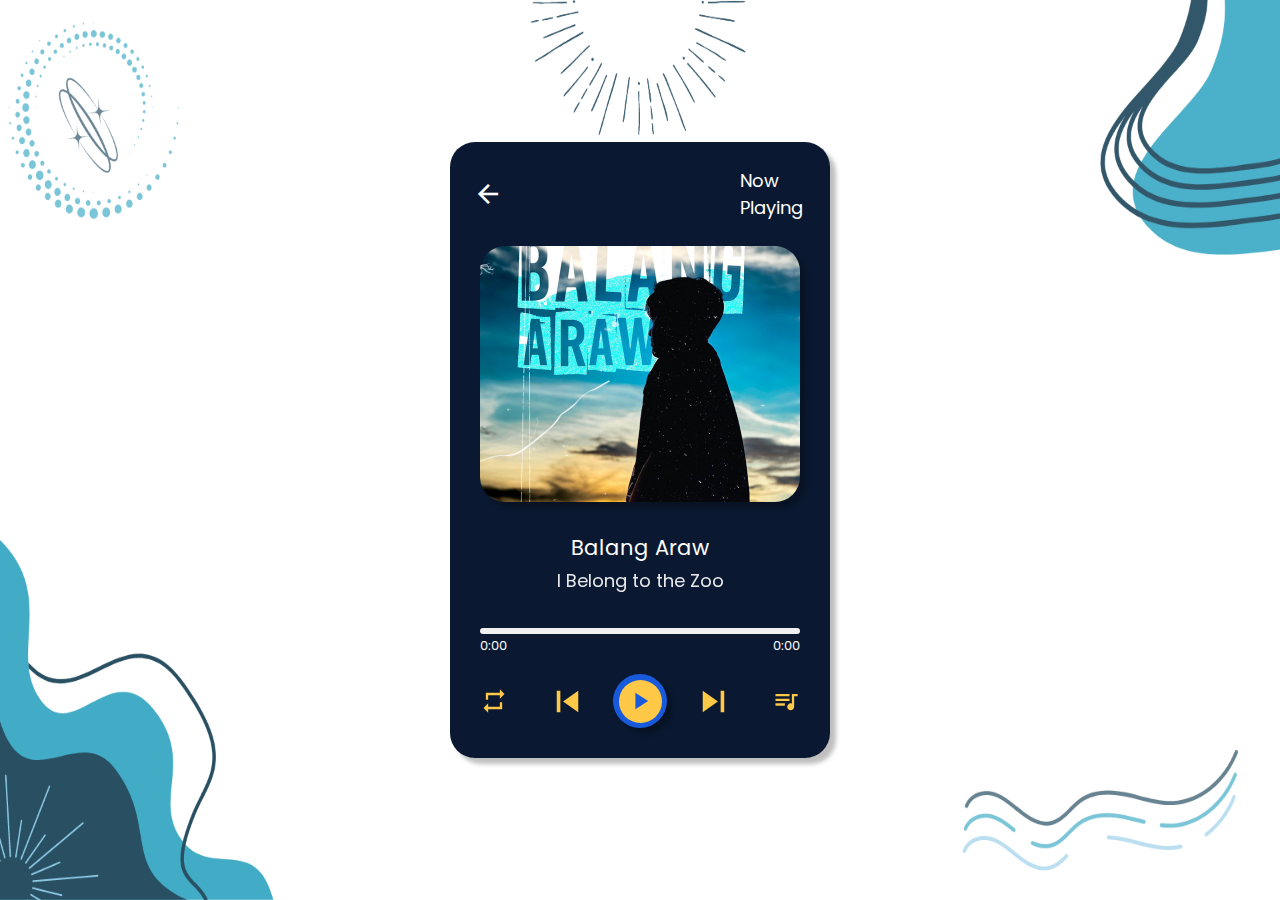
==== music-player/index.html @ 8ef7fe0c "updated files with home page" ====
<!DOCTYPE html>
<html lang="en">
<head>
  <meta charset="UTF-8">
  <meta name="viewport" content="width=device-width, initial-scale=1.0">
  <title>MusiKalye</title>
  <link rel="stylesheet" href="style.css">
  <link rel="stylesheet" href="https://fonts.googleapis.com/icon?family=Material+Icons">
</head>
<body>
  <div class="wrapper">
    <div class="top-bar">
      <i class="material-icons">arrow_back_ios_new</i>
      <span>Now Playing</span>
      <i class="material-icons">contact_support</i>
    </div>
    <div class="img-area">
      <img src="" alt="">
    </div>
    <div class="song-details">
      <p class="name"></p>
      <p class="artist"></p>
    </div>
    <div class="progress-area">
      <div class="progress-bar">
        <audio id="main-audio" src=""></audio>
      </div>
      <div class="song-timer">
        <span class="current-time">0:00</span>
        <span class="max-duration">0:00</span>
      </div>
    </div>
    <div class="controls">
      <i id="repeat-plist" class="material-icons" title="Playlist looped">repeat</i>
      <i id="prev" class="material-icons">skip_previous</i>
      <div class="play-pause">
        <i class="material-icons play">play_arrow</i>
      </div>
      <i id="next" class="material-icons">skip_next</i>
      <i id="more-music" class="material-icons">queue_music</i>
    </div>
    <div class="music-list">
      <div class="header">
        <div class="row">
          <i class= "list material-icons">queue_music</i>
          <span>Music list</span>
        </div>
        <i id="close" class="material-icons">close</i>
      </div>
      <ul>
        <!-- Music Playlist will be inserted here using JS -->
      </ul>
    </div>
  </div>

  <script src="js/music-list.js"></script>
  <script src="js/script.js"></script>

</body>
</html>
---- music-player/style.css ----
@import url('https://fonts.googleapis.com/css2?family=Poppins:wght@200;300;400;500;600;700&display=swap');

*{
  margin: 0;
  padding: 0;
  box-sizing: border-box;
  font-family: "Poppins", sans-serif;
}
*::before, *::after{
  padding: 0;
  margin: 0;
}
:root{
  --bg: #185ADB;
  --secondary: #0A1931;
  --accent: #FFC947;
  --white: #fff;
  --black: #000;
  --box-shadow: 6px 6px 4px rgba(0, 0, 0, 0.25);
  --border-radius: 25px;
}
body{
  display: flex;
  align-items: center;
  justify-content: center;
  min-height: 100vh;
  color: #f0f0f0;
  background-image: url(images/bg.png);
  background-repeat: no-repeat;
  background-attachment: fixed;
  background-size: 100% 100%;
}
.wrapper{
  width: 380px;
  padding: 25px 30px;
  overflow: hidden;
  position: relative;
  border-radius: var(--border-radius);
  background: var(--secondary);
  box-shadow: var(--box-shadow);
}
.wrapper i{
  cursor: pointer;
}
.top-bar, .progress-area .song-timer, 
.controls, .music-list .header, .music-list ul li{
  display: flex;
  align-items: center;
  justify-content: space-between;
}
.top-bar i{
  font-size: 30px;
  color: var(--white);
}
.top-bar i:first-child{
  margin-left: -7px;
}
.top-bar span{
  font-size: 18px;
  margin-left: -3px;
  color: var(--white);
}
.img-area{
  width: 100%;
  height: 256px;
  overflow: hidden;
  margin-top: 25px;
  border-radius: var(--border-radius);
  box-shadow: var(--box-shadow);
}
.img-area img{
  width: 100%;
  height: 100%;
  object-fit: cover;
}
.song-details{
  text-align: center;
  margin: 30px 0;
}
.song-details p{
  color: var(--white);
}
.song-details .name{
  font-size: 21px;
}
.song-details .artist{
  font-size: 18px;
  opacity: 0.9;
  line-height: 35px;
}
.progress-area{
  height: 6px;
  width: 100%;
  border-radius: 50px;
  background: #f0f0f0;
  cursor: pointer;
}
.progress-area .progress-bar{
  height: inherit;
  width: 0%;
  position: relative;
  border-radius: inherit;
  background: var(--accent);
}
.progress-bar::before{
  content: "";
  position: absolute;
  height: 12px;
  width: 12px;
  border-radius: 50%;
  top: 50%;
  right: -5px;
  z-index: 2;
  opacity: 0;
  pointer-events: none;
  transform: translateY(-50%);
  background: inherit;
  transition: opacity 0.2s ease;
}
.progress-area:hover .progress-bar::before{
  opacity: 1;
  pointer-events: auto;
}
.progress-area .song-timer{
  margin-top: 2px;
}
.song-timer span{
  font-size: 13px;
  color: var(--white);
}
.controls{
  margin: 40px 0 5px 0;
}
.controls i{
  font-size: 28px;
  user-select: none;
  background: var(--accent);
  background-clip: text;
  -webkit-background-clip: text;
  -webkit-text-fill-color: transparent;
}
.controls i:nth-child(2),
.controls i:nth-child(4){
  font-size: 43px;
}
.controls #prev{
  margin-right: -13px;
}
.controls #next{
  margin-left: -13px;
}
.controls .play-pause{
  height: 54px;
  width: 54px;
  display: flex;
  cursor: pointer;
  align-items: center;
  justify-content: center;
  border-radius: 50%;
  background: var(--bg);
  box-shadow: var(--box-shadow);
}
.play-pause::before{
  position: absolute;
  content: "";
  height: 43px;
  width: 43px;
  border-radius: inherit;
  background: var(--accent);
}
.play-pause i{
  height: 43px;
  width: 43px;
  line-height: 43px;
  text-align: center;
  background: inherit;
  background-clip: text;
  -webkit-background-clip: text;
  -webkit-text-fill-color: transparent;
  position: absolute;
}

.music-list{
  position: absolute;
  background: var(--accent);
  color: var(--black);
  width: 100%;
  left: 0;
  bottom: -55%;
  opacity: 0;
  pointer-events: none;
  z-index: 5;
  padding: 15px 30px;
  border-radius: 15px;
  box-shadow: var(--box-shadow);
  transition: all 0.15s ease-out;
}
.music-list.show{
  bottom: 0;
  opacity: 1;
  pointer-events: auto;
}
.header .row{
  display: flex;
  align-items: center;
  font-size: 19px;
  color: var(--lightblack);
}
.header .row i{
  cursor: default;
}
.header .row span{
  margin-left: 5px;
}
.header #close{
  font-size: 22px;
  color: var(--lightblack);
}
.music-list ul{
  margin: 10px 0;
  max-height: 260px;
  overflow: auto;
}
.music-list ul::-webkit-scrollbar{
  width: 0px;
}
.music-list ul li{
  list-style: none;
  display: flex;
  cursor: pointer;
  padding-bottom: 10px;
  margin-bottom: 5px;
  color: var(--lightblack);
  border-bottom: 1px solid #E5E5E5;
}
.music-list ul li:last-child{
  border-bottom: 0px;
}
.music-list ul li .row span{
  font-size: 17px;
}
.music-list ul li .row p{
  opacity: 0.9;
}
ul li .audio-duration{
  font-size: 16px;
}
ul li.playing{
  pointer-events: none;
  color: var(--bg);
}
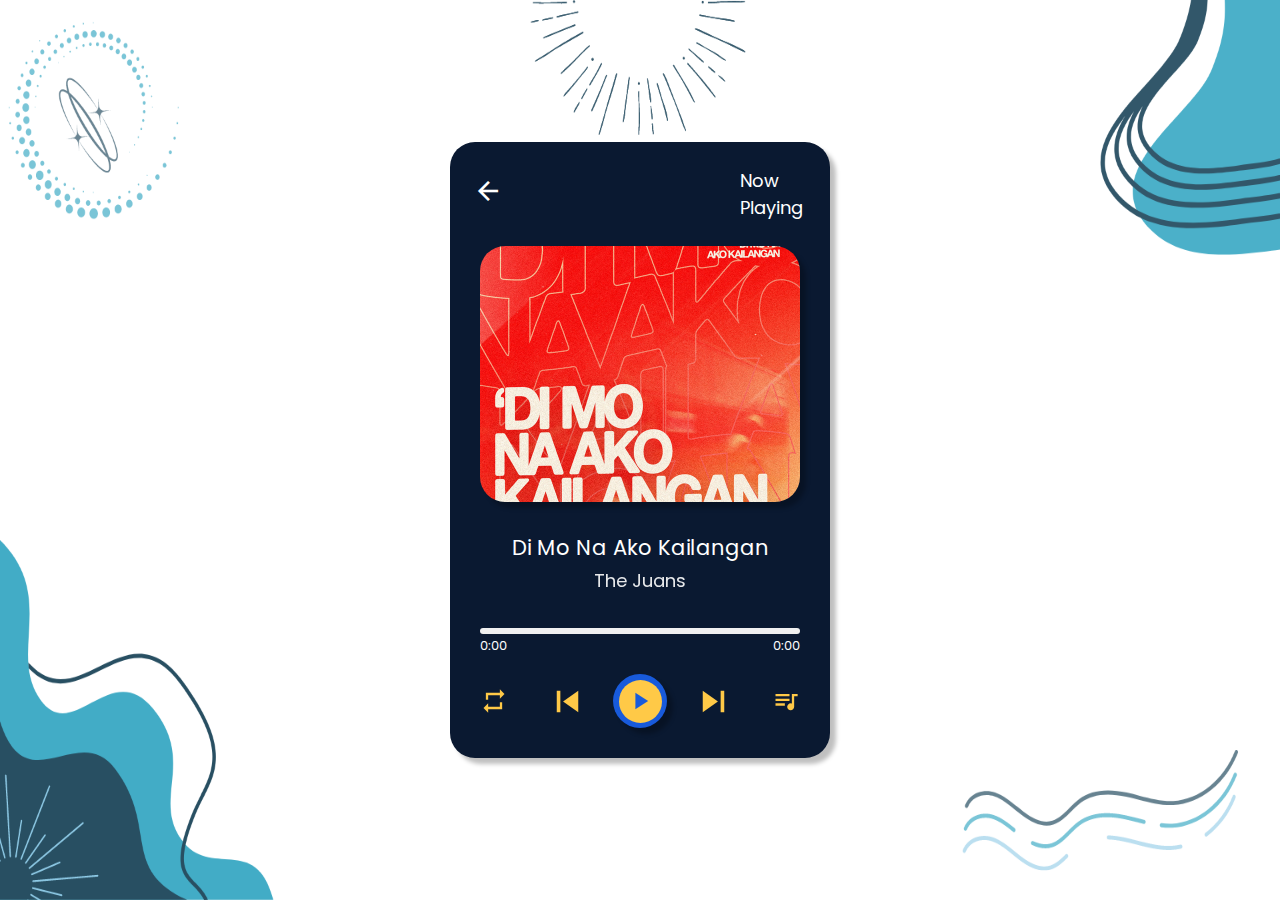
==== commit 9b76a4bb: "added images for playlists" ====
--- a/music-player/index.html
+++ b/music-player/index.html
@@ -10,7 +10,9 @@
 <body>
   <div class="wrapper">
     <div class="top-bar">
-      <i class="material-icons">arrow_back_ios_new</i>
+      <a href="../index.html">
+        <i class="material-icons">arrow_back_ios_new</i>
+      </a>
       <span>Now Playing</span>
       <i class="material-icons">contact_support</i>
     </div>
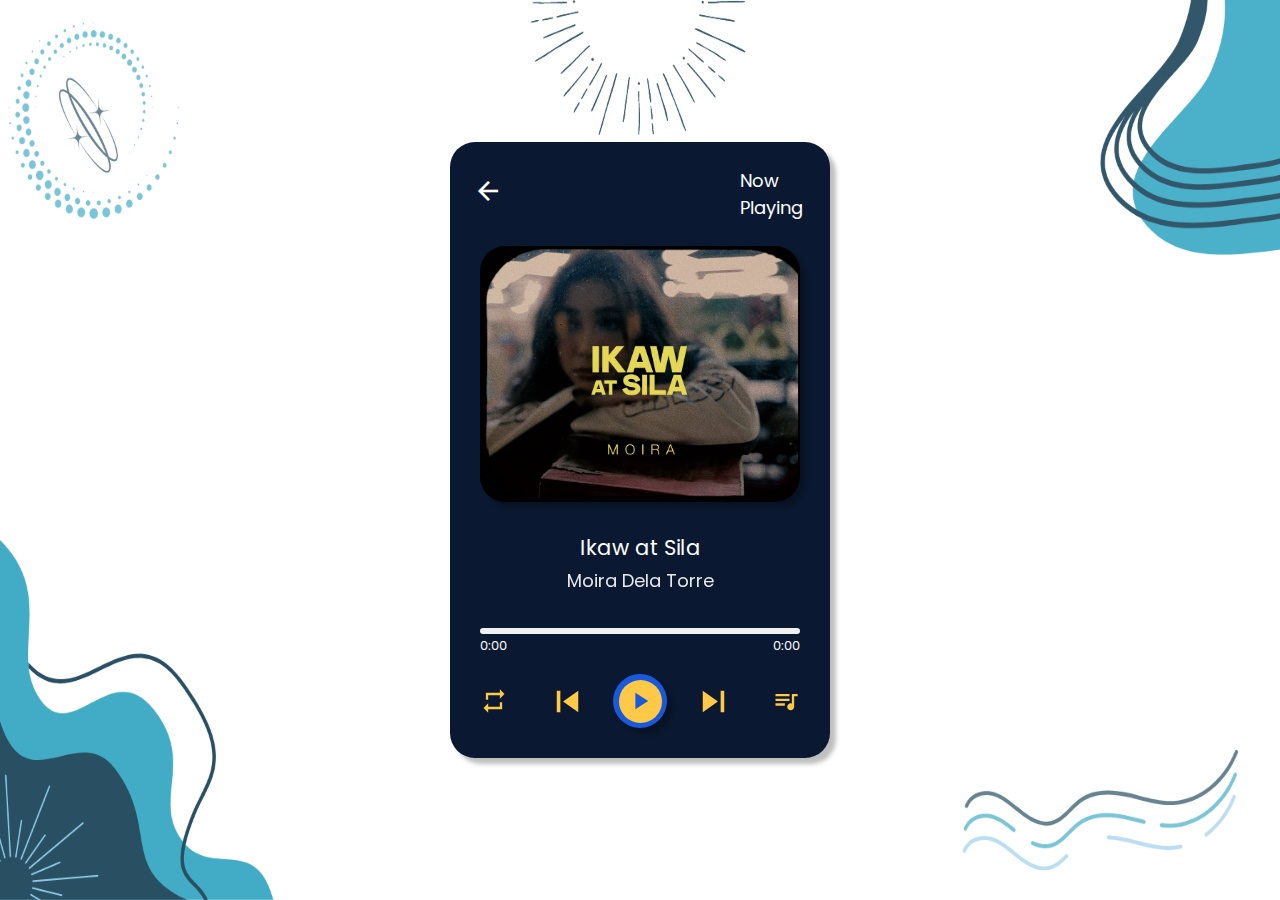
==== commit 45ac9298: "added favicon" ====
--- a/music-player/index.html
+++ b/music-player/index.html
@@ -6,6 +6,7 @@
   <title>MusiKalye</title>
   <link rel="stylesheet" href="style.css">
   <link rel="stylesheet" href="https://fonts.googleapis.com/icon?family=Material+Icons">
+  <link rel="icon" type="image/x-icon" href="images/favicon.ico">
 </head>
 <body>
   <div class="wrapper">
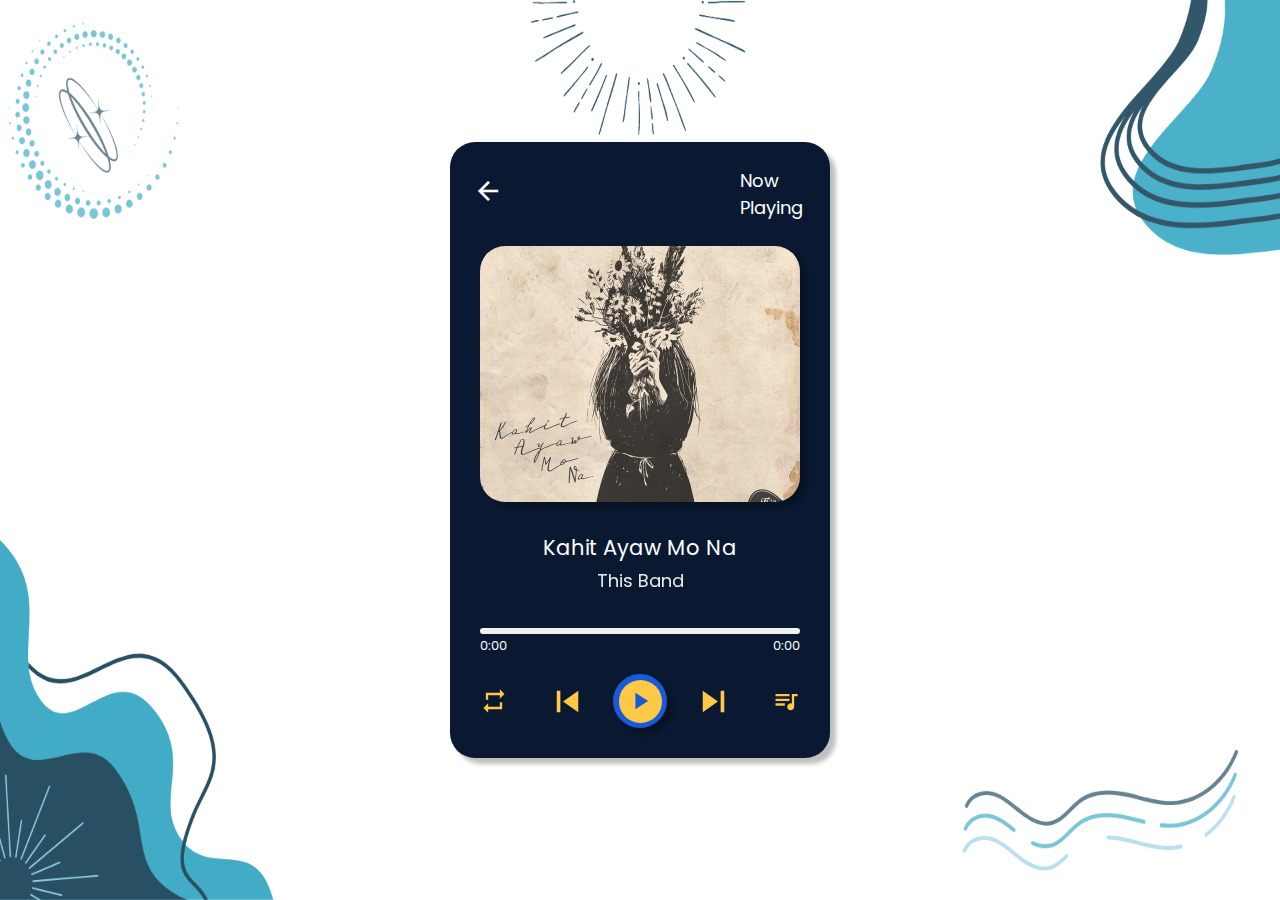
==== commit 1d4357bb: "added login form using JS only" ====
--- a/music-player/index.html
+++ b/music-player/index.html
@@ -11,7 +11,7 @@
 <body>
   <div class="wrapper">
     <div class="top-bar">
-      <a href="../index.html">
+      <a href="../home.html">
         <i class="material-icons">arrow_back_ios_new</i>
       </a>
       <span>Now Playing</span>
